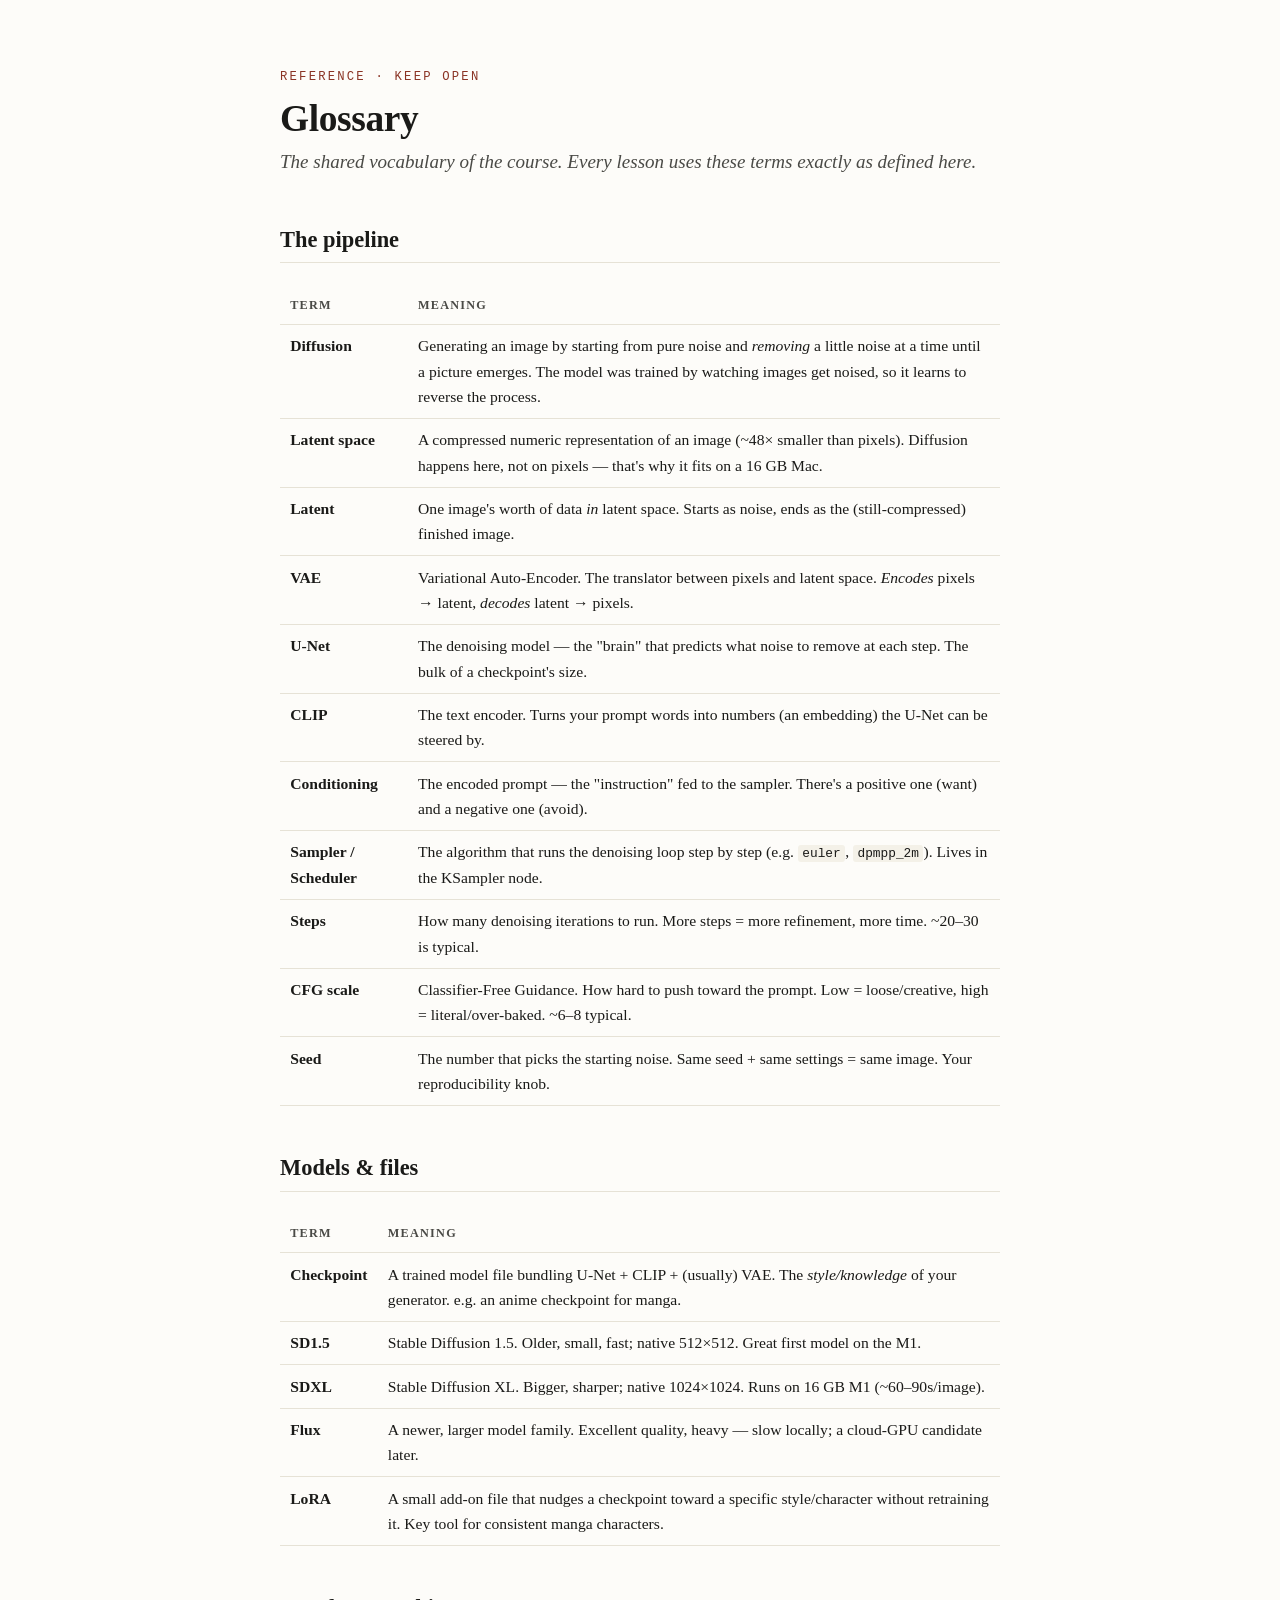
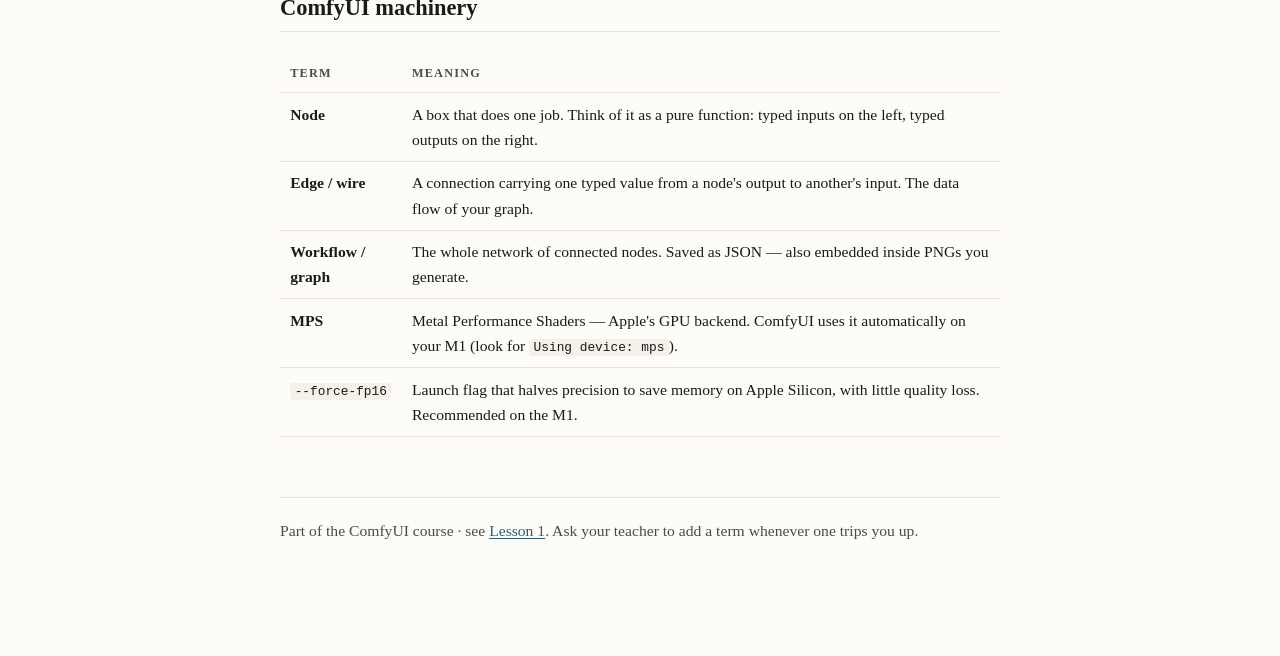
==== learning_comfyui/reference/glossary.html @ 65667e23 "Initial commit: ComfyUI and Hugging Face learning workspaces Co-Authored-By: Claude Opus 4.8 <norepl" ====
<!DOCTYPE html>
<html lang="en">
<head>
<meta charset="utf-8">
<meta name="viewport" content="width=device-width, initial-scale=1">
<title>Glossary · ComfyUI Course</title>
<link rel="stylesheet" href="../assets/styles.css">
</head>
<body>
<p class="eyebrow">Reference · keep open</p>
<h1>Glossary</h1>
<p class="subtitle">The shared vocabulary of the course. Every lesson uses these terms exactly as defined here.</p>

<h2>The pipeline</h2>
<table>
  <tr><th>Term</th><th>Meaning</th></tr>
  <tr><td><strong>Diffusion</strong></td><td>Generating an image by starting from pure noise and <em>removing</em> a little noise at a time until a picture emerges. The model was trained by watching images get noised, so it learns to reverse the process.</td></tr>
  <tr><td><strong>Latent space</strong></td><td>A compressed numeric representation of an image (~48× smaller than pixels). Diffusion happens here, not on pixels — that's why it fits on a 16 GB Mac.</td></tr>
  <tr><td><strong>Latent</strong></td><td>One image's worth of data <em>in</em> latent space. Starts as noise, ends as the (still-compressed) finished image.</td></tr>
  <tr><td><strong>VAE</strong></td><td>Variational Auto-Encoder. The translator between pixels and latent space. <em>Encodes</em> pixels → latent, <em>decodes</em> latent → pixels.</td></tr>
  <tr><td><strong>U-Net</strong></td><td>The denoising model — the "brain" that predicts what noise to remove at each step. The bulk of a checkpoint's size.</td></tr>
  <tr><td><strong>CLIP</strong></td><td>The text encoder. Turns your prompt words into numbers (an embedding) the U-Net can be steered by.</td></tr>
  <tr><td><strong>Conditioning</strong></td><td>The encoded prompt — the "instruction" fed to the sampler. There's a positive one (want) and a negative one (avoid).</td></tr>
  <tr><td><strong>Sampler / Scheduler</strong></td><td>The algorithm that runs the denoising loop step by step (e.g. <code>euler</code>, <code>dpmpp_2m</code>). Lives in the KSampler node.</td></tr>
  <tr><td><strong>Steps</strong></td><td>How many denoising iterations to run. More steps = more refinement, more time. ~20–30 is typical.</td></tr>
  <tr><td><strong>CFG scale</strong></td><td>Classifier-Free Guidance. How hard to push toward the prompt. Low = loose/creative, high = literal/over-baked. ~6–8 typical.</td></tr>
  <tr><td><strong>Seed</strong></td><td>The number that picks the starting noise. Same seed + same settings = same image. Your reproducibility knob.</td></tr>
</table>

<h2>Models &amp; files</h2>
<table>
  <tr><th>Term</th><th>Meaning</th></tr>
  <tr><td><strong>Checkpoint</strong></td><td>A trained model file bundling U-Net + CLIP + (usually) VAE. The <em>style/knowledge</em> of your generator. e.g. an anime checkpoint for manga.</td></tr>
  <tr><td><strong>SD1.5</strong></td><td>Stable Diffusion 1.5. Older, small, fast; native 512×512. Great first model on the M1.</td></tr>
  <tr><td><strong>SDXL</strong></td><td>Stable Diffusion XL. Bigger, sharper; native 1024×1024. Runs on 16 GB M1 (~60–90s/image).</td></tr>
  <tr><td><strong>Flux</strong></td><td>A newer, larger model family. Excellent quality, heavy — slow locally; a cloud-GPU candidate later.</td></tr>
  <tr><td><strong>LoRA</strong></td><td>A small add-on file that nudges a checkpoint toward a specific style/character without retraining it. Key tool for consistent manga characters.</td></tr>
</table>

<h2>ComfyUI machinery</h2>
<table>
  <tr><th>Term</th><th>Meaning</th></tr>
  <tr><td><strong>Node</strong></td><td>A box that does one job. Think of it as a pure function: typed inputs on the left, typed outputs on the right.</td></tr>
  <tr><td><strong>Edge / wire</strong></td><td>A connection carrying one typed value from a node's output to another's input. The data flow of your graph.</td></tr>
  <tr><td><strong>Workflow / graph</strong></td><td>The whole network of connected nodes. Saved as JSON — also embedded inside PNGs you generate.</td></tr>
  <tr><td><strong>MPS</strong></td><td>Metal Performance Shaders — Apple's GPU backend. ComfyUI uses it automatically on your M1 (look for <code>Using device: mps</code>).</td></tr>
  <tr><td><code>--force-fp16</code></td><td>Launch flag that halves precision to save memory on Apple Silicon, with little quality loss. Recommended on the M1.</td></tr>
</table>

<p class="lesson-footer">Part of the ComfyUI course · see <a href="../lessons/0001-the-diffusion-pipeline.html">Lesson 1</a>. Ask your teacher to add a term whenever one trips you up.</p>
</body>
</html>
---- learning_comfyui/assets/styles.css ----
/* ============================================================
   Shared stylesheet for the ComfyUI learning course.
   Tufte-inspired: quiet typography, generous margins, prints well.
   Linked by every lesson and reference doc.
   ============================================================ */

:root {
  --ink:        #1a1a18;
  --ink-soft:   #4a4a46;
  --paper:      #fdfcf9;
  --rule:       #e6e2d6;
  --accent:     #8a3324;   /* manga-ink red */
  --accent-2:   #2d5d7b;   /* latent blue   */
  --code-bg:    #f4f1e8;
  --highlight:  #fff6cc;
  --maxw:       720px;
}

html { font-size: 17px; }

body {
  margin: 0 auto;
  max-width: var(--maxw);
  padding: 4rem 1.4rem 6rem;
  background: var(--paper);
  color: var(--ink);
  font-family: et-book, Palatino, "Palatino Linotype", Georgia, serif;
  line-height: 1.62;
  -webkit-font-smoothing: antialiased;
  text-rendering: optimizeLegibility;
}

/* ---- Masthead ------------------------------------------------ */
.eyebrow {
  font-family: "SF Mono", ui-monospace, Menlo, monospace;
  font-size: .72rem;
  letter-spacing: .18em;
  text-transform: uppercase;
  color: var(--accent);
  margin: 0 0 .6rem;
}
h1 {
  font-size: 2.2rem;
  line-height: 1.12;
  font-weight: 600;
  margin: 0 0 .4rem;
  letter-spacing: -0.01em;
}
.subtitle {
  font-style: italic;
  color: var(--ink-soft);
  font-size: 1.12rem;
  margin: 0 0 2.2rem;
}
h2 {
  font-size: 1.32rem;
  font-weight: 600;
  margin: 2.6rem 0 .5rem;
  padding-bottom: .25rem;
  border-bottom: 1px solid var(--rule);
}
h3 { font-size: 1.05rem; margin: 1.8rem 0 .3rem; }

p { margin: .7rem 0; }
a { color: var(--accent-2); text-decoration-thickness: .5px; text-underline-offset: 2px; }
a:hover { color: var(--accent); }

strong { font-weight: 600; }
em.key { font-style: normal; background: var(--highlight); padding: 0 .2em; border-radius: 2px; }

code, .mono {
  font-family: "SF Mono", ui-monospace, Menlo, monospace;
  font-size: .86em;
  background: var(--code-bg);
  padding: .08em .35em;
  border-radius: 3px;
}

/* ---- Margin / aside notes ----------------------------------- */
.note {
  border-left: 3px solid var(--accent-2);
  background: #f3f6f8;
  padding: .7rem 1rem;
  margin: 1.4rem 0;
  font-size: .94rem;
}
.note .label {
  font-family: "SF Mono", ui-monospace, Menlo, monospace;
  font-size: .68rem; letter-spacing: .14em; text-transform: uppercase;
  color: var(--accent-2); display: block; margin-bottom: .25rem;
}
.note.mac { border-left-color: var(--accent); background: #faf2f0; }
.note.mac .label { color: var(--accent); }

/* ---- The pipeline diagram (flow of nodes) ------------------- */
.pipeline {
  margin: 1.8rem 0;
  padding: 1.2rem;
  border: 1px solid var(--rule);
  border-radius: 8px;
  background: #fff;
  font-family: "SF Mono", ui-monospace, Menlo, monospace;
  font-size: .8rem;
  line-height: 1.9;
  overflow-x: auto;
}
.node {
  display: inline-block;
  border: 1.5px solid var(--accent-2);
  border-radius: 6px;
  padding: .25em .6em;
  background: #eef3f6;
  color: var(--accent-2);
  white-space: nowrap;
}
.node.warm  { border-color: var(--accent); background: #faf0ee; color: var(--accent); }
.node.muted { border-color: #b9b4a5; background: #f4f1e8; color: var(--ink-soft); }
.arrow { color: var(--ink-soft); padding: 0 .35em; }
.flowlabel { color: var(--ink-soft); font-style: normal; font-size: .72rem; }

/* ---- Concept table ------------------------------------------ */
table { border-collapse: collapse; width: 100%; margin: 1.4rem 0; font-size: .92rem; }
th, td { text-align: left; padding: .5rem .6rem; border-bottom: 1px solid var(--rule); vertical-align: top; }
th { font-size: .72rem; text-transform: uppercase; letter-spacing: .1em; color: var(--ink-soft); }
td code { font-size: .82em; }

/* ---- Quiz widget (works with assets/quiz.js) ---------------- */
.quiz {
  margin: 1.5rem 0;
  padding: 1.2rem 1.3rem;
  border: 1px solid var(--rule);
  border-left: 3px solid var(--accent);
  border-radius: 6px;
  background: #fff;
}
.quiz .q { font-weight: 600; margin: 0 0 .8rem; }
.quiz .opt {
  display: block; width: 100%; text-align: left;
  font: inherit; font-size: .95rem;
  margin: .35rem 0; padding: .55rem .8rem;
  border: 1px solid var(--rule); border-radius: 5px;
  background: var(--paper); cursor: pointer; transition: background .12s, border-color .12s;
}
.quiz .opt:hover { border-color: var(--accent-2); }
.quiz .opt.correct  { border-color: #2e7d32; background: #eef7ef; }
.quiz .opt.wrong    { border-color: #c0392b; background: #fbeeec; }
.quiz .feedback { margin-top: .7rem; font-size: .9rem; min-height: 1.2em; }

/* ---- Recall prompt (free retrieval) ------------------------- */
.recall {
  margin: 1.5rem 0; padding: 1rem 1.2rem;
  background: var(--code-bg); border-radius: 6px;
}
.recall summary { cursor: pointer; font-weight: 600; }
.recall .answer { margin-top: .7rem; padding-top: .7rem; border-top: 1px solid var(--rule); }

/* ---- Footer / nav ------------------------------------------- */
.lesson-footer {
  margin-top: 3.5rem; padding-top: 1.2rem;
  border-top: 1px solid var(--rule);
  font-size: .92rem; color: var(--ink-soft);
}
.primary-source {
  margin: 2rem 0; padding: 1rem 1.2rem;
  border: 1px dashed var(--accent); border-radius: 6px; background: #faf2f0;
}
.primary-source .label {
  font-family: "SF Mono", ui-monospace, Menlo, monospace;
  font-size: .68rem; letter-spacing: .14em; text-transform: uppercase; color: var(--accent);
}
.ask {
  margin-top: 2rem; font-size: .92rem; font-style: italic; color: var(--ink-soft);
}

/* ---- Print -------------------------------------------------- */
@media print {
  body { padding: 1rem; max-width: none; }
  .quiz .opt { cursor: default; }
  a { color: var(--ink); }
  .note, .pipeline, .quiz, .primary-source { break-inside: avoid; }
}
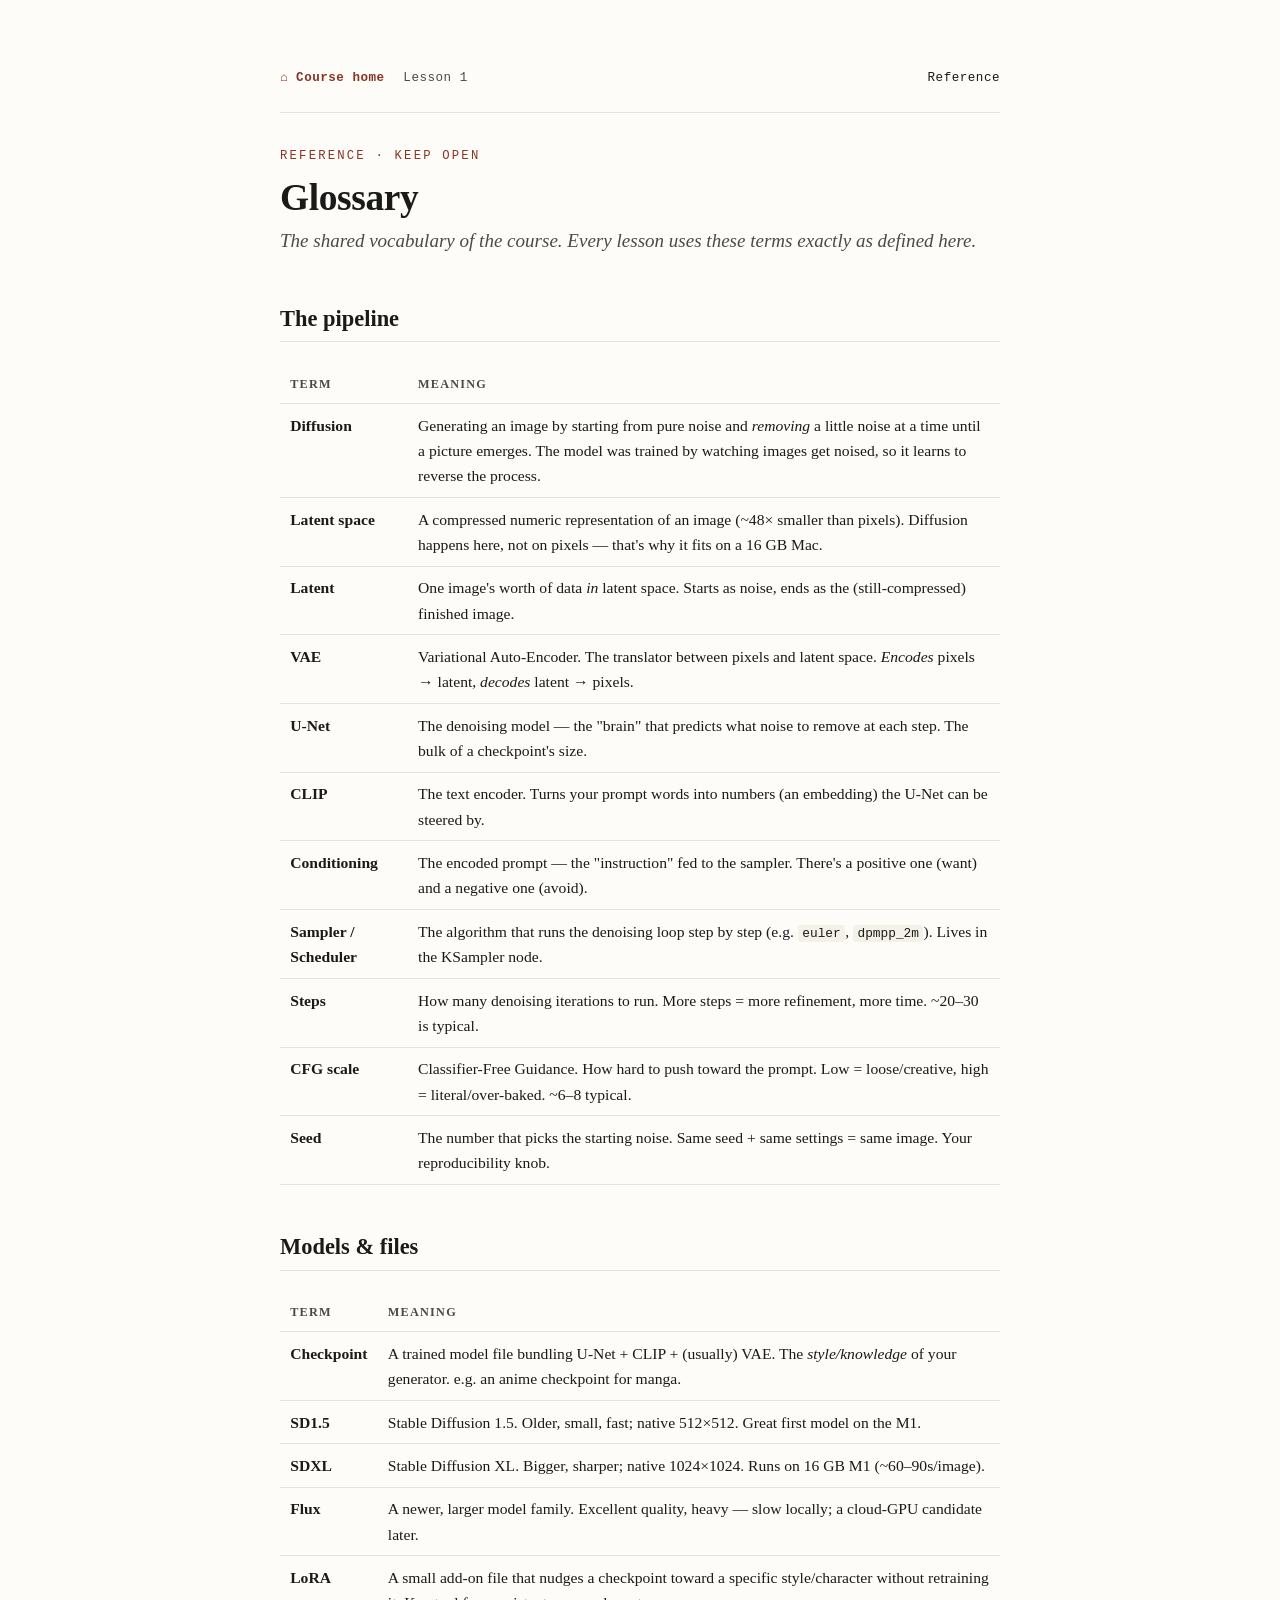
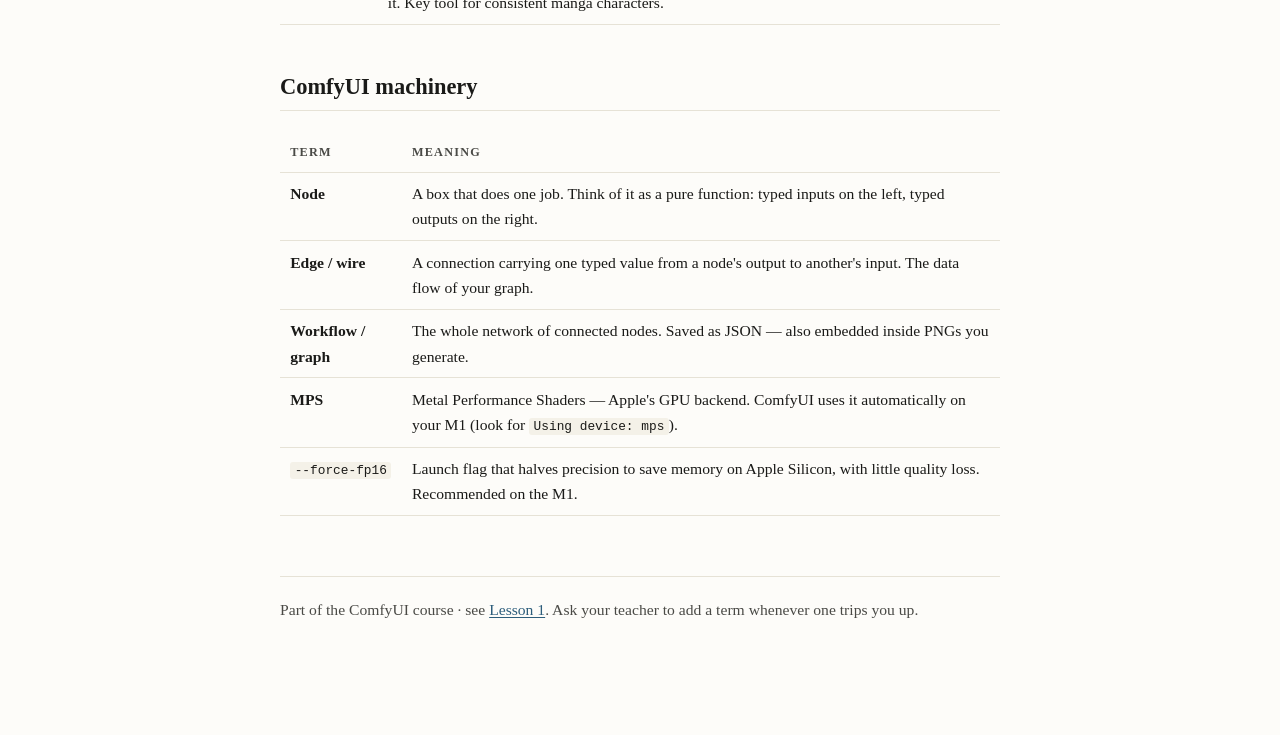
==== commit 362007ab: "Add ComfyUI course index page and lesson navigation Co-Authored-By: Claude Opus 4.8 <noreply@anthrop" ====
--- a/learning_comfyui/reference/glossary.html
+++ b/learning_comfyui/reference/glossary.html
@@ -7,6 +7,13 @@
 <link rel="stylesheet" href="../assets/styles.css">
 </head>
 <body>
+<nav class="topnav">
+  <a class="home" href="../index.html">⌂ Course home</a>
+  <a href="../lessons/0001-the-diffusion-pipeline.html">Lesson 1</a>
+  <span class="spacer"></span>
+  <span>Reference</span>
+</nav>
+
 <p class="eyebrow">Reference · keep open</p>
 <h1>Glossary</h1>
 <p class="subtitle">The shared vocabulary of the course. Every lesson uses these terms exactly as defined here.</p>
--- a/learning_comfyui/assets/styles.css
+++ b/learning_comfyui/assets/styles.css
@@ -30,6 +30,56 @@
   text-rendering: optimizeLegibility;
 }
 
+/* ---- Top nav bar (every lesson) ----------------------------- */
+.topnav {
+  display: flex; align-items: center; gap: 1.1rem;
+  font-family: "SF Mono", ui-monospace, Menlo, monospace;
+  font-size: .74rem; letter-spacing: .04em;
+  padding-bottom: 1.4rem; margin-bottom: 2rem;
+  border-bottom: 1px solid var(--rule);
+}
+.topnav a { color: var(--ink-soft); text-decoration: none; }
+.topnav a:hover { color: var(--accent); }
+.topnav .home { color: var(--accent); font-weight: 600; }
+.topnav .spacer { flex: 1; }
+
+/* ---- Prev / next pager -------------------------------------- */
+.pager { display: flex; justify-content: space-between; gap: 1rem; margin-top: 2.5rem; }
+.pager a, .pager span {
+  flex: 1; padding: .8rem 1rem; border: 1px solid var(--rule); border-radius: 6px;
+  text-decoration: none; font-size: .9rem;
+}
+.pager a:hover { border-color: var(--accent-2); }
+.pager .next { text-align: right; }
+.pager .disabled { color: #b9b4a5; border-style: dashed; }
+.pager .dir {
+  display: block; font-family: "SF Mono", ui-monospace, Menlo, monospace;
+  font-size: .62rem; letter-spacing: .14em; text-transform: uppercase; color: var(--ink-soft);
+  margin-bottom: .15rem;
+}
+
+/* ---- Course index page -------------------------------------- */
+.lesson-list { list-style: none; padding: 0; margin: 1.5rem 0; }
+.lesson-list li {
+  display: flex; align-items: baseline; gap: .9rem;
+  padding: .85rem 0; border-bottom: 1px solid var(--rule);
+}
+.lesson-list .num {
+  font-family: "SF Mono", ui-monospace, Menlo, monospace;
+  font-size: .8rem; color: var(--accent); min-width: 2.4rem;
+}
+.lesson-list .ttl { font-size: 1.05rem; }
+.lesson-list .ttl a { text-decoration: none; }
+.lesson-list .blurb { display: block; font-size: .88rem; color: var(--ink-soft); font-style: italic; }
+.lesson-list .tag {
+  margin-left: auto; font-family: "SF Mono", ui-monospace, Menlo, monospace;
+  font-size: .62rem; letter-spacing: .12em; text-transform: uppercase;
+  padding: .15rem .5rem; border-radius: 99px; white-space: nowrap;
+}
+.tag.done    { background: #eef7ef; color: #2e7d32; }
+.tag.next    { background: #faf2f0; color: var(--accent); }
+.tag.soon    { background: var(--code-bg); color: var(--ink-soft); }
+
 /* ---- Masthead ------------------------------------------------ */
 .eyebrow {
   font-family: "SF Mono", ui-monospace, Menlo, monospace;
